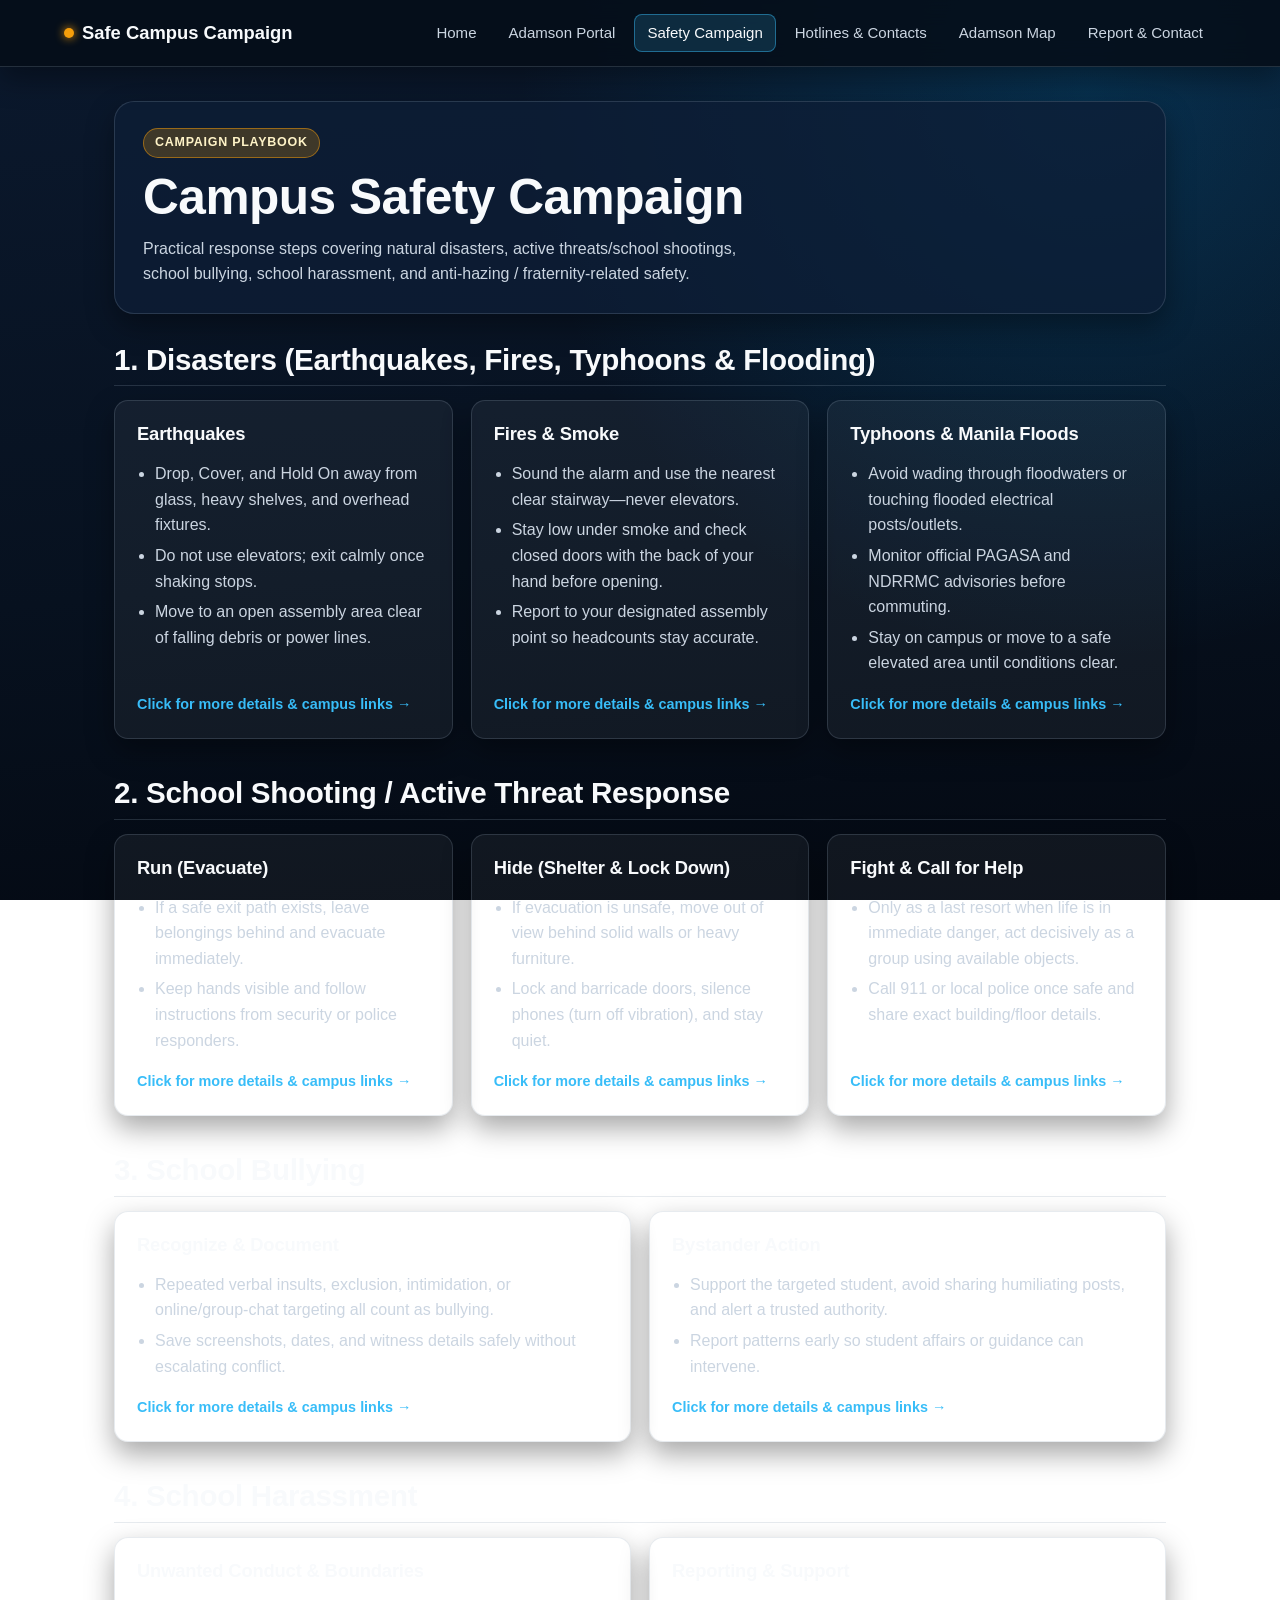
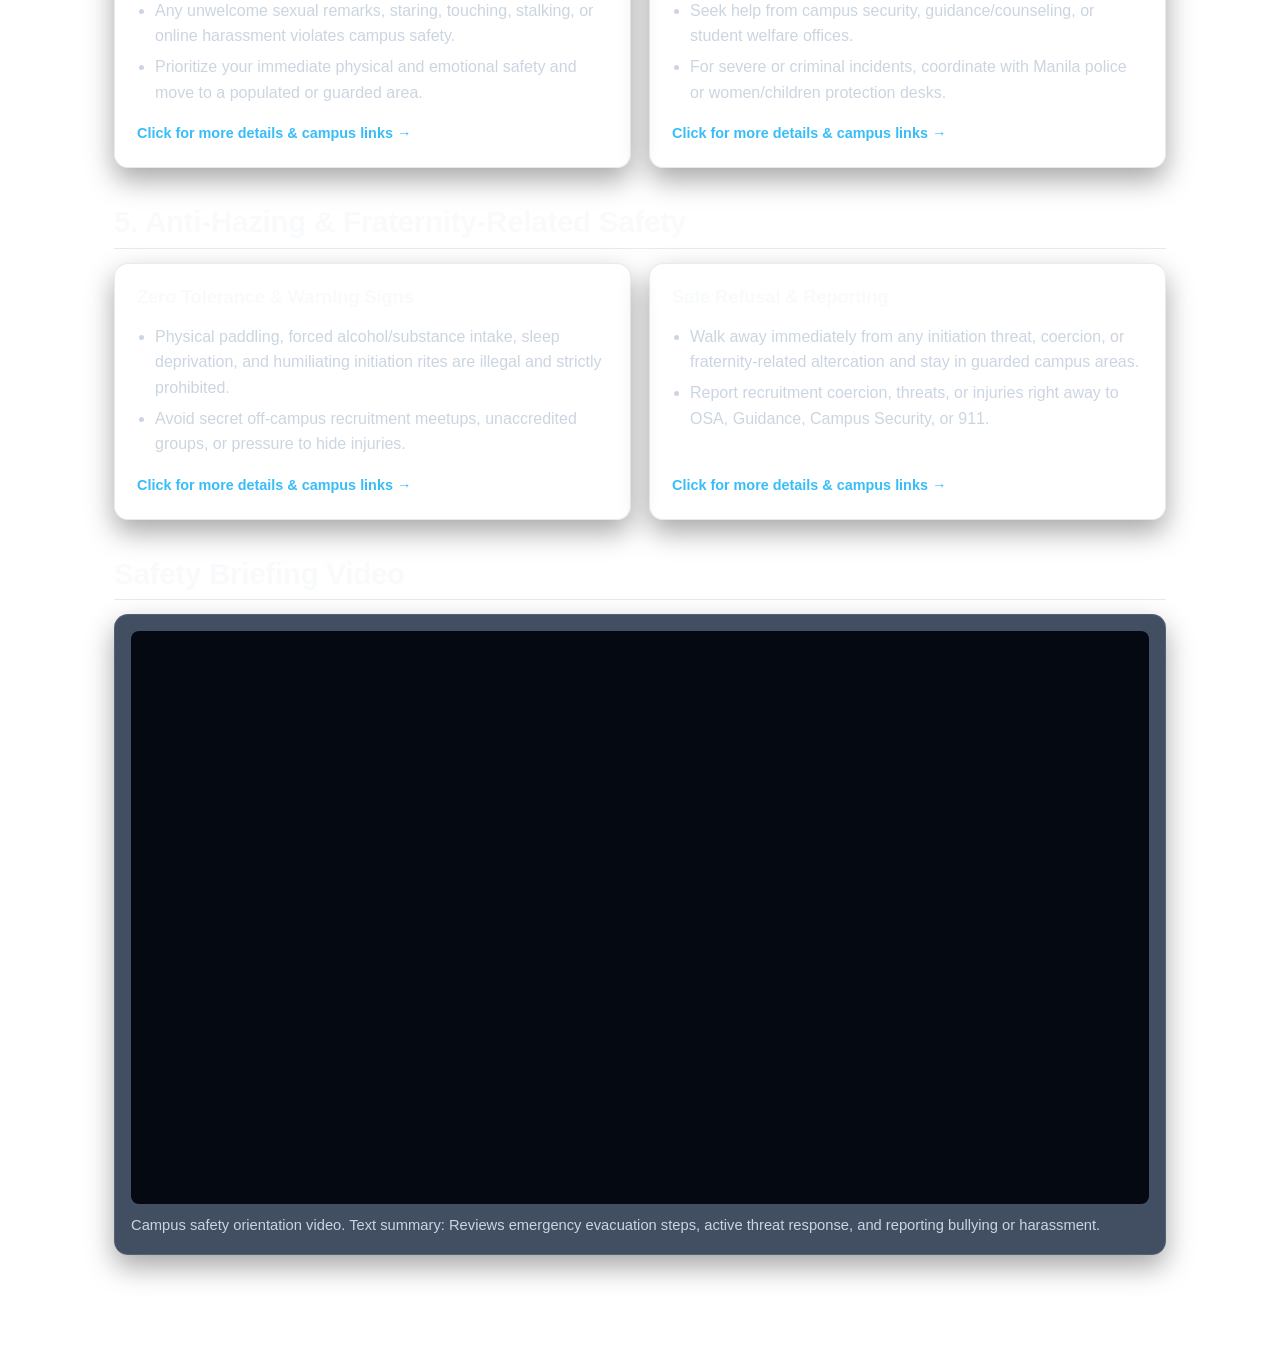
==== campaign.html @ 694b8f83 "Add files via upload" ====
<!DOCTYPE html>
<html lang="en">
  <head>
    <meta charset="UTF-8">
    <meta name="viewport" content="width=device-width, initial-scale=1">
    <title>Safety Campaign | Safe Campus Campaign</title>
    <link rel="stylesheet" href="main.css">
  </head>
  <body>
    <header class="top-bar">
      <a class="brand-mark" href="index.html">
        <span class="brand-dot" aria-hidden="true"></span>
        <span>Safe Campus Campaign</span>
      </a>
      <nav class="primary-nav" aria-label="Main navigation">
        <ul>
          <li><a href="index.html">Home</a></li>
          <li><a href="portal.html">Adamson Portal</a></li>
          <li><a href="campaign.html" aria-current="page">Safety Campaign</a></li>
          <li><a href="directory.html">Hotlines &amp; Contacts</a></li>
          <li><a href="campus-map.html">Adamson Map</a></li>
          <li><a href="report.html">Report &amp; Contact</a></li>
        </ul>
      </nav>
    </header>

    <main class="page-wrap">
      <section class="section-banner">
        <span class="tag-pill">Campaign Playbook</span>
        <h1>Campus Safety Campaign</h1>
        <p>Practical response steps covering natural disasters, active threats/school shootings, school bullying, school harassment, and anti-hazing / fraternity-related safety.</p>
      </section>

      <section class="content-block" aria-labelledby="disasters-heading">
        <h2 id="disasters-heading">1. Disasters (Earthquakes, Fires, Typhoons &amp; Flooding)</h2>
        <div class="card-grid">
          <article class="info-card" tabindex="0" role="button" data-topic="earthquakes">
            <h3>Earthquakes</h3>
            <ul>
              <li>Drop, Cover, and Hold On away from glass, heavy shelves, and overhead fixtures.</li>
              <li>Do not use elevators; exit calmly once shaking stops.</li>
              <li>Move to an open assembly area clear of falling debris or power lines.</li>
            </ul>
            <span class="card-expand-hint">Click for more details &amp; campus links &rarr;</span>
          </article>

          <article class="info-card" tabindex="0" role="button" data-topic="fires">
            <h3>Fires &amp; Smoke</h3>
            <ul>
              <li>Sound the alarm and use the nearest clear stairway—never elevators.</li>
              <li>Stay low under smoke and check closed doors with the back of your hand before opening.</li>
              <li>Report to your designated assembly point so headcounts stay accurate.</li>
            </ul>
            <span class="card-expand-hint">Click for more details &amp; campus links &rarr;</span>
          </article>

          <article class="info-card" tabindex="0" role="button" data-topic="typhoons">
            <h3>Typhoons &amp; Manila Floods</h3>
            <ul>
              <li>Avoid wading through floodwaters or touching flooded electrical posts/outlets.</li>
              <li>Monitor official PAGASA and NDRRMC advisories before commuting.</li>
              <li>Stay on campus or move to a safe elevated area until conditions clear.</li>
            </ul>
            <span class="card-expand-hint">Click for more details &amp; campus links &rarr;</span>
          </article>
        </div>
      </section>

      <section class="content-block" aria-labelledby="shooting-heading">
        <h2 id="shooting-heading">2. School Shooting / Active Threat Response</h2>
        <div class="card-grid">
          <article class="info-card" tabindex="0" role="button" data-topic="run">
            <h3>Run (Evacuate)</h3>
            <ul>
              <li>If a safe exit path exists, leave belongings behind and evacuate immediately.</li>
              <li>Keep hands visible and follow instructions from security or police responders.</li>
            </ul>
            <span class="card-expand-hint">Click for more details &amp; campus links &rarr;</span>
          </article>

          <article class="info-card" tabindex="0" role="button" data-topic="hide">
            <h3>Hide (Shelter &amp; Lock Down)</h3>
            <ul>
              <li>If evacuation is unsafe, move out of view behind solid walls or heavy furniture.</li>
              <li>Lock and barricade doors, silence phones (turn off vibration), and stay quiet.</li>
            </ul>
            <span class="card-expand-hint">Click for more details &amp; campus links &rarr;</span>
          </article>

          <article class="info-card" tabindex="0" role="button" data-topic="fight">
            <h3>Fight &amp; Call for Help</h3>
            <ul>
              <li>Only as a last resort when life is in immediate danger, act decisively as a group using available objects.</li>
              <li>Call 911 or local police once safe and share exact building/floor details.</li>
            </ul>
            <span class="card-expand-hint">Click for more details &amp; campus links &rarr;</span>
          </article>
        </div>
      </section>

      <section class="content-block" aria-labelledby="bullying-heading">
        <h2 id="bullying-heading">3. School Bullying</h2>
        <div class="card-grid">
          <article class="info-card" tabindex="0" role="button" data-topic="bullying-recognize">
            <h3>Recognize &amp; Document</h3>
            <ul>
              <li>Repeated verbal insults, exclusion, intimidation, or online/group-chat targeting all count as bullying.</li>
              <li>Save screenshots, dates, and witness details safely without escalating conflict.</li>
            </ul>
            <span class="card-expand-hint">Click for more details &amp; campus links &rarr;</span>
          </article>

          <article class="info-card" tabindex="0" role="button" data-topic="bullying-bystander">
            <h3>Bystander Action</h3>
            <ul>
              <li>Support the targeted student, avoid sharing humiliating posts, and alert a trusted authority.</li>
              <li>Report patterns early so student affairs or guidance can intervene.</li>
            </ul>
            <span class="card-expand-hint">Click for more details &amp; campus links &rarr;</span>
          </article>
        </div>
      </section>

      <section class="content-block" aria-labelledby="harassment-heading">
        <h2 id="harassment-heading">4. School Harassment</h2>
        <div class="card-grid">
          <article class="info-card" tabindex="0" role="button" data-topic="harassment-boundaries">
            <h3>Unwanted Conduct &amp; Boundaries</h3>
            <ul>
              <li>Any unwelcome sexual remarks, staring, touching, stalking, or online harassment violates campus safety.</li>
              <li>Prioritize your immediate physical and emotional safety and move to a populated or guarded area.</li>
            </ul>
            <span class="card-expand-hint">Click for more details &amp; campus links &rarr;</span>
          </article>

          <article class="info-card" tabindex="0" role="button" data-topic="harassment-reporting">
            <h3>Reporting &amp; Support</h3>
            <ul>
              <li>Seek help from campus security, guidance/counseling, or student welfare offices.</li>
              <li>For severe or criminal incidents, coordinate with Manila police or women/children protection desks.</li>
            </ul>
            <span class="card-expand-hint">Click for more details &amp; campus links &rarr;</span>
          </article>
        </div>
      </section>

      <section class="content-block" aria-labelledby="hazing-heading">
        <h2 id="hazing-heading">5. Anti-Hazing &amp; Fraternity-Related Safety</h2>
        <div class="card-grid">
          <article class="info-card" tabindex="0" role="button" data-topic="hazing-prevention">
            <h3>Zero Tolerance &amp; Warning Signs</h3>
            <ul>
              <li>Physical paddling, forced alcohol/substance intake, sleep deprivation, and humiliating initiation rites are illegal and strictly prohibited.</li>
              <li>Avoid secret off-campus recruitment meetups, unaccredited groups, or pressure to hide injuries.</li>
            </ul>
            <span class="card-expand-hint">Click for more details &amp; campus links &rarr;</span>
          </article>

          <article class="info-card" tabindex="0" role="button" data-topic="hazing-reporting">
            <h3>Safe Refusal &amp; Reporting</h3>
            <ul>
              <li>Walk away immediately from any initiation threat, coercion, or fraternity-related altercation and stay in guarded campus areas.</li>
              <li>Report recruitment coercion, threats, or injuries right away to OSA, Guidance, Campus Security, or 911.</li>
            </ul>
            <span class="card-expand-hint">Click for more details &amp; campus links &rarr;</span>
          </article>
        </div>
      </section>

      <section class="content-block" aria-labelledby="briefing-video-heading">
        <h2 id="briefing-video-heading">Safety Briefing Video</h2>
        <figure>
          <div class="video-embed-frame">
            <iframe
              src="https://www.youtube.com/embed/UnSE5LGi7DI"
              title="Campus Safety Briefing Video"
              allow="accelerometer; autoplay; clipboard-write; encrypted-media; gyroscope; picture-in-picture; web-share"
              allowfullscreen>
            </iframe>
          </div>
          <figcaption>Campus safety orientation video. Text summary: Reviews emergency evacuation steps, active threat response, and reporting bullying or harassment.</figcaption>
        </figure>
      </section>
    </main>

    <dialog id="topicModal" class="safety-modal" aria-labelledby="modalTitle">
      <div class="modal-header">
        <h3 id="modalTitle">Safety Topic Details</h3>
        <button type="button" class="modal-close" id="closeModalBtn" aria-label="Close details">&times;</button>
      </div>
      <div class="modal-body" id="modalContent"></div>
      <div class="modal-footer" id="modalFooter"></div>
    </dialog>

    <script>
      const topicDetails = {
        earthquakes: {
          title: "Earthquakes &mdash; Extended Guidance",
          html: `
            <h4>Shaking &amp; Evacuation Steps</h4>
            <ul>
              <li>Drop, Cover, and Hold On away from glass, heavy shelves, and overhead fixtures.</li>
              <li>Do not use elevators; exit calmly once shaking stops via the nearest unobstructed stairwell or gate.</li>
              <li>Move to an open assembly area clear of falling debris, power lines, or bottlenecked bridges/streets.</li>
            </ul>
            <h4>Campus &amp; Emergency Reference</h4>
            <ul>
              <li>Confirm posted fire exits and open assembly zones with campus marshals during drills or emergencies.</li>
              <li>Check PHIVOLCS, NDRRMC, Philippine Red Cross (143), or 911 for earthquake and emergency updates.</li>
            </ul>
            <div class="modal-ref-links">
              <a href="campus-map.html#legend-heading">Campus Map Legend (SV, ST/OZ, CS)</a>
              <a href="campus-map.html#exits-heading">Evacuation Exits &amp; Rules</a>
              <a href="directory.html#disaster-auth-heading">Disaster &amp; PHIVOLCS Hotlines</a>
            </div>
          `,
          primaryLink: { href: "campus-map.html#exits-heading", label: "Go to Evacuation Exits" }
        },
        fires: {
          title: "Fires &amp; Smoke &mdash; Extended Guidance",
          html: `
            <h4>Evacuation &amp; Safety Rules</h4>
            <ul>
              <li>Sound the alarm and use the nearest clear stairway&mdash;never elevators.</li>
              <li>Stay low under smoke and check closed doors with the back of your hand before opening.</li>
              <li>Exit via the nearest unobstructed stairwell or gate and stay clear of emergency vehicle lanes once outside.</li>
              <li>Report to your designated assembly point so headcounts stay accurate.</li>
            </ul>
            <div class="modal-ref-links">
              <a href="campus-map.html#exits-heading">Perimeter Exits &amp; Evacuation Rules</a>
              <a href="directory.html#disaster-auth-heading">BFP-NCR &amp; Disaster Hotlines</a>
              <a href="directory.html#adu-contacts-heading">Campus Security &amp; Health Clinic</a>
            </div>
          `,
          primaryLink: { href: "directory.html#disaster-auth-heading", label: "Go to BFP &amp; Disaster Contacts" }
        },
        typhoons: {
          title: "Typhoons &amp; Manila Floods &mdash; Extended Guidance",
          html: `
            <h4>Flood &amp; Weather Precautions</h4>
            <ul>
              <li>Avoid wading through floodwaters or touching flooded electrical posts/outlets.</li>
              <li>Monitor official PAGASA and NDRRMC advisories before commuting.</li>
              <li>Stay on campus or move to a safe elevated area until conditions clear, and avoid bottlenecked bridges or flooded low-lying streets if unsafe.</li>
            </ul>
            <div class="modal-ref-links">
              <a href="directory.html#disaster-auth-heading">MMDA, PAGASA, NDRRMC &amp; Red Cross</a>
              <a href="campus-map.html#exits-heading">Evacuation Exits &amp; Street Info</a>
            </div>
          `,
          primaryLink: { href: "directory.html#disaster-auth-heading", label: "Go to Weather &amp; Flood Hotlines" }
        },
        run: {
          title: "Run (Evacuate) &mdash; Extended Guidance",
          html: `
            <h4>Active Threat Evacuation</h4>
            <ul>
              <li>If a safe exit path exists, leave belongings behind and evacuate immediately.</li>
              <li>Keep hands visible and follow instructions from security or police responders.</li>
              <li>Exit via unobstructed routes and stay clear of emergency vehicle lanes once outside.</li>
            </ul>
            <div class="modal-ref-links">
              <a href="campus-map.html#exits-heading">San Marcelino, Romualdez &amp; Zobel Exits</a>
              <a href="directory.html#adu-contacts-heading">Campus Security Office</a>
              <a href="directory.html#manila-crime-heading">911 &amp; Manila Police District (MPD)</a>
            </div>
          `,
          primaryLink: { href: "campus-map.html#exits-heading", label: "Go to Campus Exits" }
        },
        hide: {
          title: "Hide (Shelter &amp; Lock Down) &mdash; Extended Guidance",
          html: `
            <h4>Lockdown &amp; Concealment</h4>
            <ul>
              <li>If evacuation is unsafe, move out of view behind solid walls or heavy furniture.</li>
              <li>Lock and barricade doors, silence phones (turn off vibration), and stay quiet.</li>
            </ul>
            <div class="modal-ref-links">
              <a href="directory.html#adu-contacts-heading">Campus Security Office</a>
              <a href="directory.html#manila-crime-heading">911 &amp; PNP Emergency (117)</a>
              <a href="campus-map.html#legend-heading">Campus Buildings Legend</a>
            </div>
          `,
          primaryLink: { href: "directory.html#manila-crime-heading", label: "Go to Police &amp; 911 Hotlines" }
        },
        fight: {
          title: "Fight &amp; Call for Help &mdash; Extended Guidance",
          html: `
            <h4>Last Resort &amp; Emergency Dispatch</h4>
            <ul>
              <li>Only as a last resort when life is in immediate danger, act decisively as a group using available objects.</li>
              <li>Call 911 or local police once safe and share exact building/floor details.</li>
            </ul>
            <div class="modal-ref-links">
              <a href="directory.html#manila-crime-heading">911, MPD &amp; PNP Hotlines</a>
              <a href="directory.html#adu-contacts-heading">Campus Security &amp; Health Clinic</a>
              <a href="campus-map.html#legend-heading">Building Names &amp; Sites</a>
            </div>
          `,
          primaryLink: { href: "directory.html#manila-crime-heading", label: "Go to Emergency Hotlines" }
        },
        "bullying-recognize": {
          title: "Recognize &amp; Document &mdash; Extended Guidance",
          html: `
            <h4>Identifying &amp; Recording Bullying</h4>
            <ul>
              <li>Repeated verbal insults, exclusion, intimidation, or online/group-chat targeting all count as bullying.</li>
              <li>Save screenshots, dates, and witness details safely without escalating conflict.</li>
            </ul>
            <div class="modal-ref-links">
              <a href="directory.html#adu-contacts-heading">Guidance &amp; Counseling / OSA</a>
              <a href="report.html">Report &amp; Contact Form</a>
            </div>
          `,
          primaryLink: { href: "report.html", label: "Open Report Form" }
        },
        "bullying-bystander": {
          title: "Bystander Action &mdash; Extended Guidance",
          html: `
            <h4>Supporting Peers &amp; Reporting Early</h4>
            <ul>
              <li>Support the targeted student, avoid sharing humiliating posts, and alert a trusted authority.</li>
              <li>Report patterns early so student affairs or guidance can intervene.</li>
            </ul>
            <div class="modal-ref-links">
              <a href="directory.html#adu-contacts-heading">Guidance &amp; Counseling / OSA</a>
              <a href="report.html">Report &amp; Contact Form</a>
            </div>
          `,
          primaryLink: { href: "directory.html#adu-contacts-heading", label: "Go to Guidance &amp; OSA" }
        },
        "harassment-boundaries": {
          title: "Unwanted Conduct &amp; Boundaries &mdash; Extended Guidance",
          html: `
            <h4>Protecting Your Safety</h4>
            <ul>
              <li>Any unwelcome sexual remarks, staring, touching, stalking, or online harassment violates campus safety.</li>
              <li>Prioritize your immediate physical and emotional safety and move to a populated or guarded area.</li>
            </ul>
            <div class="modal-ref-links">
              <a href="directory.html#adu-contacts-heading">Campus Security &amp; Guidance</a>
              <a href="campus-map.html#legend-heading">Campus Areas &amp; Buildings</a>
            </div>
          `,
          primaryLink: { href: "directory.html#adu-contacts-heading", label: "Go to Campus Support" }
        },
        "harassment-reporting": {
          title: "Reporting &amp; Support &mdash; Extended Guidance",
          html: `
            <h4>Campus &amp; Police Channels</h4>
            <ul>
              <li>Seek help from campus security, guidance/counseling, or student welfare offices.</li>
              <li>For severe or criminal incidents, coordinate with Manila police or women/children protection desks.</li>
            </ul>
            <div class="modal-ref-links">
              <a href="directory.html#adu-contacts-heading">ADU Security, Guidance &amp; OSA</a>
              <a href="directory.html#manila-crime-heading">MPD &amp; PNP Women/Children</a>
              <a href="report.html">Report &amp; Contact Form</a>
            </div>
          `,
          primaryLink: { href: "report.html", label: "Open Report Form" }
        },
        "hazing-prevention": {
          title: "Anti-Hazing &amp; Warning Signs &mdash; Extended Guidance",
          html: `
            <h4>Recognizing Hazing &amp; Coercion</h4>
            <ul>
              <li>Physical, psychological, or degrading initiation rites used as a requirement for admission into a fraternity, sorority, or organization are illegal and strictly prohibited.</li>
              <li>Be alert for invitations to secret off-campus venues, confiscated phones, blindfolding, forced drinking, or demands to keep recruitment activities hidden from family and school officials.</li>
              <li>Always verify with the Office of Student Affairs (OSA) whether a student organization is officially recognized and accredited.</li>
            </ul>
            <div class="modal-ref-links">
              <a href="directory.html#adu-contacts-heading">Office of Student Affairs (OSA) &amp; Guidance</a>
              <a href="directory.html#manila-crime-heading">911 &amp; Manila Police District (MPD)</a>
            </div>
          `,
          primaryLink: { href: "directory.html#adu-contacts-heading", label: "Contact OSA &amp; Campus Security" }
        },
        "hazing-reporting": {
          title: "Fraternity Safety &amp; Reporting &mdash; Extended Guidance",
          html: `
            <h4>Immediate Steps &amp; Confidential Help</h4>
            <ul>
              <li>You have the right to say no and leave at any point&mdash;never stay out of fear, peer pressure, or intimidation.</li>
              <li>If someone has already been harmed or subjected to hazing, seek immediate medical care at the University Health Clinic or call <strong>911</strong> / Philippine Red Cross (<strong>143</strong>).</li>
              <li>Report threats, retaliation, or fraternity-related violence around campus gates or nearby streets directly to Campus Security, OSA, or the Manila Police District (MPD).</li>
            </ul>
            <div class="modal-ref-links">
              <a href="directory.html#adu-contacts-heading">ADU Security, Clinic &amp; OSA</a>
              <a href="directory.html#manila-crime-heading">911, MPD &amp; PNP Emergency</a>
              <a href="report.html">Report &amp; Contact Form</a>
            </div>
          `,
          primaryLink: { href: "report.html", label: "Report a Concern" }
        }
      };

      const modal = document.getElementById("topicModal");
      const modalTitle = document.getElementById("modalTitle");
      const modalContent = document.getElementById("modalContent");
      const modalFooter = document.getElementById("modalFooter");
      const closeModalBtn = document.getElementById("closeModalBtn");

      function closeTopicModal() {
        if (!modal.open || modal.classList.contains("is-closing")) return;
        modal.classList.add("is-closing");
        modal.addEventListener(
          "animationend",
          () => {
            modal.classList.remove("is-closing");
            modal.close();
          },
          { once: true }
        );
      }

      function openTopic(topicKey) {
        const data = topicDetails[topicKey];
        if (!data) return;
        modal.classList.remove("is-closing");
        modalTitle.innerHTML = data.title;
        modalContent.innerHTML = data.html;
        modalFooter.innerHTML = `
          <a href="${data.primaryLink.href}" class="btn-primary">${data.primaryLink.label}</a>
          <div class="modal-footer-actions">
            <a href="directory.html">All Hotlines &amp; Contacts &rarr;</a>
            <button type="button" class="btn-secondary" id="footerCloseBtn">Close</button>
          </div>
        `;
        document.getElementById("footerCloseBtn").addEventListener("click", closeTopicModal);
        modal.showModal();
      }

      document.querySelectorAll(".info-card[data-topic]").forEach((card) => {
        card.addEventListener("click", () => openTopic(card.dataset.topic));
        card.addEventListener("keydown", (e) => {
          if (e.key === "Enter" || e.key === " ") {
            e.preventDefault();
            openTopic(card.dataset.topic);
          }
        });
      });

      closeModalBtn.addEventListener("click", closeTopicModal);

      modal.addEventListener("cancel", (e) => {
        e.preventDefault();
        closeTopicModal();
      });

      modal.addEventListener("click", (e) => {
        const rect = modal.getBoundingClientRect();
        const clickedOutside =
          e.clientX < rect.left ||
          e.clientX > rect.right ||
          e.clientY < rect.top ||
          e.clientY > rect.bottom;
        if (clickedOutside) closeTopicModal();
      });
    </script>
    <script src="transitions.js"></script>
  </body>
</html>
---- main.css ----
:root {
  --bg-deep: #07111f;
  --bg-elevated: #0e1e36;
  --surface-glass: rgba(14, 30, 54, 0.78);
  --surface-card: rgba(255, 255, 255, 0.05);
  --surface-card-hover: rgba(255, 255, 255, 0.11);
  --line-subtle: rgba(148, 163, 184, 0.22);
  --line-accent: #38bdf8;
  --ink-primary: #f8fafc;
  --ink-secondary: #cbd5e1;
  --brand-primary: #0284c7;
  --brand-primary-hover: #0369a1;
  --alert-amber: #f59e0b;
  --font-display: "Trebuchet MS", "Segoe UI", sans-serif;
  --font-sans: "Segoe UI", Roboto, Helvetica, Arial, sans-serif;
  --radius-sm: 8px;
  --radius-md: 14px;
  --radius-lg: 20px;
  --shadow-soft: 0 12px 28px rgba(0, 0, 0, 0.35);
  --shadow-strong: 0 22px 48px rgba(0, 0, 0, 0.55);
}

*,
*::before,
*::after {
  box-sizing: border-box;
  margin: 0;
  padding: 0;
}

html,
body {
  min-height: 100vh;
  font-family: var(--font-sans);
  font-size: 16px;
  line-height: 1.6;
  color: var(--ink-primary);
  background:
    radial-gradient(circle at 85% 10%, rgba(2, 132, 199, 0.24), transparent 42%),
    linear-gradient(175deg, #0b192e 0%, var(--bg-deep) 60%, #040912 100%);
  background-attachment: fixed;
  display: flex;
  flex-direction: column;
}

h1,
h2,
h3 {
  font-family: var(--font-display);
  line-height: 1.2;
  letter-spacing: -0.01em;
}

h1 {
  font-size: clamp(1.9rem, 4vw, 3.1rem);
  font-weight: 700;
}

h2 {
  font-size: clamp(1.35rem, 2.5vw, 1.85rem);
  font-weight: 700;
}

h3 {
  font-size: 1.15rem;
  font-weight: 600;
}

p,
li {
  color: var(--ink-secondary);
}

a {
  color: var(--line-accent);
  transition: color 0.2s ease, background-color 0.2s ease, border-color 0.2s ease, transform 0.2s ease;
}

a:hover,
a:focus-visible {
  color: #bae6fd;
}

:focus-visible {
  outline: 2px solid var(--line-accent);
  outline-offset: 2px;
}

@view-transition {
  navigation: auto;
}

::view-transition-old(root) {
  animation: pageLeave 0.24s cubic-bezier(0.4, 0, 1, 1) forwards;
}

::view-transition-new(root) {
  animation: pageEnter 0.34s cubic-bezier(0.16, 1, 0.3, 1) forwards;
}

.top-bar {
  view-transition-name: top-bar;
}

::view-transition-old(top-bar),
::view-transition-new(top-bar) {
  animation: none;
}

@keyframes pageEnter {
  from {
    opacity: 0;
    transform: translateY(14px);
  }
  to {
    opacity: 1;
    transform: translateY(0);
  }
}

@keyframes pageLeave {
  from {
    opacity: 1;
    transform: translateY(0);
  }
  to {
    opacity: 0;
    transform: translateY(-10px);
  }
}

.page-wrap,
.portal-main {
  animation: pageEnter 0.38s cubic-bezier(0.16, 1, 0.3, 1) both;
}

body.is-exiting .page-wrap,
body.is-exiting .portal-main {
  animation: pageLeave 0.22s cubic-bezier(0.4, 0, 1, 1) forwards;
  pointer-events: none;
}

.top-bar {
  position: sticky;
  top: 0;
  z-index: 50;
  display: flex;
  justify-content: space-between;
  align-items: center;
  flex-wrap: wrap;
  gap: 14px;
  padding: 14px 5%;
  background: rgba(5, 13, 24, 0.86);
  backdrop-filter: blur(12px);
  border-bottom: 1px solid var(--line-subtle);
  box-shadow: var(--shadow-soft);
}

.brand-mark {
  font-family: var(--font-display);
  font-size: 1.15rem;
  font-weight: 700;
  color: var(--ink-primary);
  text-decoration: none;
  display: inline-flex;
  align-items: center;
  gap: 8px;
}

.brand-dot {
  width: 10px;
  height: 10px;
  border-radius: 50%;
  background: var(--alert-amber);
  box-shadow: 0 0 10px var(--alert-amber);
}

.primary-nav ul {
  list-style: none;
  display: flex;
  flex-wrap: wrap;
  gap: 6px;
}

.primary-nav a {
  display: block;
  padding: 7px 13px;
  border-radius: var(--radius-sm);
  text-decoration: none;
  font-size: 0.94rem;
  font-weight: 500;
  color: var(--ink-secondary);
}

.primary-nav a:hover,
.primary-nav a:focus-visible,
.primary-nav a[aria-current="page"] {
  color: var(--ink-primary);
  background: rgba(56, 189, 248, 0.16);
  box-shadow: inset 0 0 0 1px rgba(56, 189, 248, 0.45);
}

.page-wrap {
  width: 100%;
  max-width: 1180px;
  margin: 0 auto;
  padding: 34px 5% 56px;
  flex: 1;
}

.portal-main {
  flex: 1;
  width: 100%;
  display: flex;
  flex-direction: column;
}

.adu-photo-hero {
  position: relative;
  flex: 1;
  min-height: calc(100vh - 114px);
  width: 100%;
  display: flex;
  align-items: flex-end;
  padding: 40px 5%;
  background-size: cover;
  background-position: center;
  background-repeat: no-repeat;
  text-decoration: none;
  color: var(--ink-primary);
  overflow: hidden;
}

.adu-hero-scrim {
  position: absolute;
  inset: 0;
  background:
    linear-gradient(180deg, rgba(5, 13, 24, 0.25) 0%, rgba(5, 13, 24, 0.65) 55%, rgba(4, 10, 19, 0.94) 100%),
    radial-gradient(circle at 20% 20%, rgba(2, 132, 199, 0.25), transparent 55%);
  z-index: 1;
  transition: opacity 0.25s ease;
}

.adu-photo-hero:hover .adu-hero-scrim,
.adu-photo-hero:focus-visible .adu-hero-scrim {
  opacity: 0.88;
}

.adu-hero-caption {
  position: relative;
  z-index: 2;
  max-width: 720px;
  padding: 28px 32px;
  border-radius: var(--radius-lg);
  background: var(--surface-glass);
  backdrop-filter: blur(12px);
  border: 1px solid rgba(255, 255, 255, 0.2);
  box-shadow: var(--shadow-strong);
  transition: transform 0.25s ease, border-color 0.25s ease;
}

.adu-photo-hero:hover .adu-hero-caption,
.adu-photo-hero:focus-visible .adu-hero-caption {
  transform: translateY(-4px);
  border-color: var(--line-accent);
}

.tag-pill {
  display: inline-block;
  margin-bottom: 10px;
  padding: 4px 11px;
  border-radius: 999px;
  font-size: 0.78rem;
  font-weight: 700;
  letter-spacing: 0.06em;
  text-transform: uppercase;
  color: #fef3c7;
  background: rgba(245, 158, 11, 0.22);
  border: 1px solid rgba(245, 158, 11, 0.5);
}

.interactables-band {
  padding: 36px 5% 56px;
  flex: 1;
  display: flex;
  flex-direction: column;
  justify-content: center;
}

.band-heading {
  max-width: 1180px;
  width: 100%;
  margin: 0 auto 24px;
}

.photo-choice-grid {
  max-width: 1180px;
  width: 100%;
  margin: 0 auto;
  display: grid;
  grid-template-columns: repeat(3, minmax(0, 1fr));
  gap: 22px;
}

.photo-tile {
  display: flex;
  flex-direction: column;
  text-decoration: none;
  color: var(--ink-primary);
  border-radius: var(--radius-md);
  overflow: hidden;
  background: var(--surface-card);
  border: 1px solid var(--line-subtle);
  box-shadow: var(--shadow-soft);
  transition: transform 0.25s ease, border-color 0.25s ease, background-color 0.25s ease, box-shadow 0.25s ease;
}

.photo-tile:hover,
.photo-tile:focus-visible {
  transform: translateY(-6px);
  border-color: var(--line-accent);
  background: var(--surface-card-hover);
  box-shadow: var(--shadow-strong);
}

.photo-tile-frame {
  position: relative;
  aspect-ratio: 16 / 10;
  overflow: hidden;
  background: #060f1c;
}

.photo-tile-frame img {
  width: 100%;
  height: 100%;
  object-fit: cover;
  display: block;
  transition: transform 0.3s ease;
}

.photo-tile-frame img.seal-fit {
  object-fit: contain;
  padding: 14px;
  background: radial-gradient(circle, #ffffff 42%, #dbeafe 100%);
}

.photo-tile:hover .photo-tile-frame img,
.photo-tile:focus-visible .photo-tile-frame img {
  transform: scale(1.04);
}

.photo-tile-shade {
  position: absolute;
  inset: 0;
  background: linear-gradient(180deg, transparent 45%, rgba(4, 10, 19, 0.78) 100%);
}

.photo-tile-body {
  padding: 18px 20px 22px;
  display: flex;
  flex-direction: column;
  gap: 6px;
}

.photo-tile-cta {
  margin-top: 6px;
  font-size: 0.9rem;
  font-weight: 700;
  color: var(--line-accent);
}

.section-banner {
  padding: 26px 28px;
  margin-bottom: 28px;
  border-radius: var(--radius-lg);
  background: var(--surface-glass);
  border: 1px solid var(--line-subtle);
  box-shadow: var(--shadow-soft);
}

.section-banner p {
  margin-top: 8px;
  max-width: 72ch;
}

.content-block {
  margin-bottom: 36px;
}

.content-block > h2 {
  margin-bottom: 14px;
  padding-bottom: 8px;
  border-bottom: 1px solid var(--line-subtle);
}

.card-grid {
  display: grid;
  grid-template-columns: repeat(auto-fit, minmax(260px, 1fr));
  gap: 18px;
}

.two-col-grid {
  display: grid;
  grid-template-columns: repeat(2, minmax(0, 1fr));
  gap: 22px;
  align-items: start;
}

.info-card {
  padding: 22px;
  border-radius: var(--radius-md);
  background: var(--surface-card);
  border: 1px solid var(--line-subtle);
  box-shadow: var(--shadow-soft);
  transition: transform 0.2s ease, background-color 0.2s ease, border-color 0.2s ease;
}

.info-card[data-topic] {
  cursor: pointer;
  display: flex;
  flex-direction: column;
}

.info-card:hover {
  transform: translateY(-3px);
  background: var(--surface-card-hover);
  border-color: rgba(56, 189, 248, 0.45);
}

.info-card h3 {
  margin-bottom: 8px;
  color: var(--ink-primary);
}

.info-card ul {
  margin-top: 8px;
  padding-left: 18px;
}

.info-card li {
  margin-bottom: 5px;
}

.card-expand-hint {
  display: inline-block;
  margin-top: auto;
  padding-top: 12px;
  font-size: 0.9rem;
  font-weight: 700;
  color: var(--line-accent);
}

.hotline-num {
  font-family: var(--font-display);
  font-size: 1.4rem;
  font-weight: 700;
  color: var(--line-accent);
  margin: 6px 0 8px;
}

@keyframes modalOpenAnim {
  from {
    opacity: 0;
    transform: translateY(18px) scale(0.95);
  }
  to {
    opacity: 1;
    transform: translateY(0) scale(1);
  }
}

@keyframes modalCloseAnim {
  from {
    opacity: 1;
    transform: translateY(0) scale(1);
  }
  to {
    opacity: 0;
    transform: translateY(14px) scale(0.96);
  }
}

@keyframes backdropOpenAnim {
  from {
    opacity: 0;
  }
  to {
    opacity: 1;
  }
}

.safety-modal {
  margin: auto;
  border: 1px solid var(--line-subtle);
  border-radius: var(--radius-lg);
  max-width: 640px;
  width: 92%;
  padding: 0;
  background: var(--bg-elevated);
  color: var(--ink-primary);
  box-shadow: var(--shadow-strong);
  overflow: hidden;
}

.safety-modal[open] {
  animation: modalOpenAnim 0.28s cubic-bezier(0.16, 1, 0.3, 1) forwards;
}

.safety-modal.is-closing {
  animation: modalCloseAnim 0.2s cubic-bezier(0.4, 0, 1, 1) forwards;
}

.safety-modal::backdrop {
  background: rgba(4, 9, 18, 0.78);
  backdrop-filter: blur(5px);
}

.safety-modal[open]::backdrop {
  animation: backdropOpenAnim 0.24s ease forwards;
}

.modal-header {
  display: flex;
  justify-content: space-between;
  align-items: center;
  gap: 12px;
  padding: 18px 24px;
  background: rgba(7, 17, 31, 0.9);
  border-bottom: 1px solid var(--line-subtle);
}

.modal-header h3 {
  margin: 0;
  font-size: 1.25rem;
  color: var(--ink-primary);
}

.modal-close {
  background: var(--surface-card);
  color: var(--ink-primary);
  border: 1px solid var(--line-subtle);
  border-radius: 50%;
  width: 34px;
  height: 34px;
  font-size: 1.3rem;
  line-height: 1;
  cursor: pointer;
  flex-shrink: 0;
  transition: background-color 0.2s ease, border-color 0.2s ease, transform 0.2s ease;
}

.modal-close:hover,
.modal-close:focus-visible {
  background: var(--surface-card-hover);
  border-color: var(--line-accent);
  transform: scale(1.06);
}

.modal-body {
  padding: 22px 24px;
  max-height: 68vh;
  overflow-y: auto;
}

.modal-body h4 {
  margin: 14px 0 6px;
  font-family: var(--font-display);
  font-size: 1rem;
  color: var(--line-accent);
}

.modal-body h4:first-child {
  margin-top: 0;
}

.modal-body ul {
  margin: 6px 0 12px;
  padding-left: 20px;
}

.modal-body li {
  margin-bottom: 6px;
  color: var(--ink-primary);
}

.modal-ref-links {
  margin-top: 16px;
  padding: 12px 14px;
  background: rgba(2, 132, 199, 0.12);
  border-left: 3px solid var(--line-accent);
  border-radius: var(--radius-sm);
  display: flex;
  flex-wrap: wrap;
  gap: 10px 18px;
}

.modal-ref-links a {
  font-size: 0.94rem;
  font-weight: 600;
  text-decoration: none;
}

.modal-ref-links a:hover,
.modal-ref-links a:focus-visible {
  text-decoration: underline;
}

.modal-footer {
  padding: 14px 24px;
  background: rgba(7, 17, 31, 0.9);
  border-top: 1px solid var(--line-subtle);
  display: flex;
  justify-content: space-between;
  align-items: center;
  flex-wrap: wrap;
  gap: 12px;
}

.modal-footer .btn-primary {
  margin-top: 0;
}

.modal-footer-actions {
  display: flex;
  align-items: center;
  gap: 14px;
}

.btn-secondary {
  padding: 10px 18px;
  border-radius: var(--radius-sm);
  background: var(--surface-card);
  color: var(--ink-primary);
  border: 1px solid var(--line-subtle);
  font-family: var(--font-sans);
  font-size: 0.95rem;
  font-weight: 600;
  cursor: pointer;
  transition: background-color 0.2s ease, border-color 0.2s ease;
}

.btn-secondary:hover,
.btn-secondary:focus-visible {
  background: var(--surface-card-hover);
  border-color: var(--line-accent);
}

figure {
  padding: 16px;
  border-radius: var(--radius-md);
  background: var(--surface-glass);
  border: 1px solid var(--line-subtle);
  box-shadow: var(--shadow-soft);
}

figure img,
figure video {
  width: 100%;
  border-radius: var(--radius-sm);
  display: block;
  background: #040912;
}

figure video {
  max-height: 460px;
}

.video-embed-frame {
  position: relative;
  width: 100%;
  aspect-ratio: 16 / 9;
  border-radius: var(--radius-sm);
  overflow: hidden;
  background: #040912;
}

.video-embed-frame iframe {
  position: absolute;
  inset: 0;
  width: 100%;
  height: 100%;
  border: 0;
}

figcaption {
  margin-top: 10px;
  font-size: 0.92rem;
  color: var(--ink-secondary);
}

.btn-primary {
  display: inline-block;
  margin-top: 16px;
  padding: 11px 22px;
  border-radius: var(--radius-sm);
  background: var(--brand-primary);
  color: var(--ink-primary);
  font-weight: 600;
  font-size: 0.98rem;
  text-decoration: none;
  border: 1px solid rgba(255, 255, 255, 0.18);
  cursor: pointer;
}

.btn-primary:hover,
.btn-primary:focus-visible {
  background: var(--brand-primary-hover);
  color: var(--ink-primary);
  transform: translateY(-2px);
}

.report-form {
  max-width: 680px;
  padding: 26px;
  border-radius: var(--radius-lg);
  background: var(--surface-glass);
  border: 1px solid var(--line-subtle);
  box-shadow: var(--shadow-soft);
}

.form-row {
  display: flex;
  flex-direction: column;
  gap: 6px;
  margin-bottom: 18px;
}

.form-row label {
  font-weight: 600;
  font-size: 0.95rem;
  color: var(--ink-primary);
}

.form-row input,
.form-row select,
.form-row textarea {
  width: 100%;
  padding: 11px 13px;
  border-radius: var(--radius-sm);
  border: 1px solid rgba(148, 163, 184, 0.35);
  background: rgba(4, 11, 22, 0.8);
  color: var(--ink-primary);
  font-family: var(--font-sans);
  font-size: 1rem;
}

.form-row input:hover,
.form-row select:hover,
.form-row textarea:hover {
  border-color: rgba(56, 189, 248, 0.6);
}

.form-row input:focus,
.form-row select:focus,
.form-row textarea:focus {
  outline: none;
  border-color: var(--line-accent);
  box-shadow: 0 0 0 3px rgba(56, 189, 248, 0.25);
}

.site-footer {
  margin-top: auto;
  padding: 16px 5%;
  text-align: center;
  font-size: 0.88rem;
  color: var(--ink-secondary);
  background: rgba(4, 10, 19, 0.9);
  border-top: 1px solid var(--line-subtle);
}

@media (max-width: 900px) {
  .photo-choice-grid {
    grid-template-columns: repeat(2, minmax(0, 1fr));
  }

  .two-col-grid {
    grid-template-columns: 1fr;
  }
}

@media (max-width: 600px) {
  .top-bar {
    padding: 12px 4%;
  }

  .primary-nav ul {
    gap: 4px;
  }

  .primary-nav a {
    padding: 6px 10px;
    font-size: 0.88rem;
  }

  .photo-choice-grid {
    grid-template-columns: 1fr;
  }

  .adu-photo-hero {
    min-height: calc(100vh - 130px);
    padding: 24px 4%;
  }

  .adu-hero-caption {
    padding: 20px;
  }

  .modal-header,
  .modal-body,
  .modal-footer {
    padding-left: 16px;
    padding-right: 16px;
  }

  .report-form {
    padding: 20px 16px;
  }
}

@media (prefers-reduced-motion: reduce) {
  .page-wrap,
  .portal-main,
  body.is-exiting .page-wrap,
  body.is-exiting .portal-main,
  .safety-modal[open],
  .safety-modal.is-closing {
    animation: none !important;
  }
}
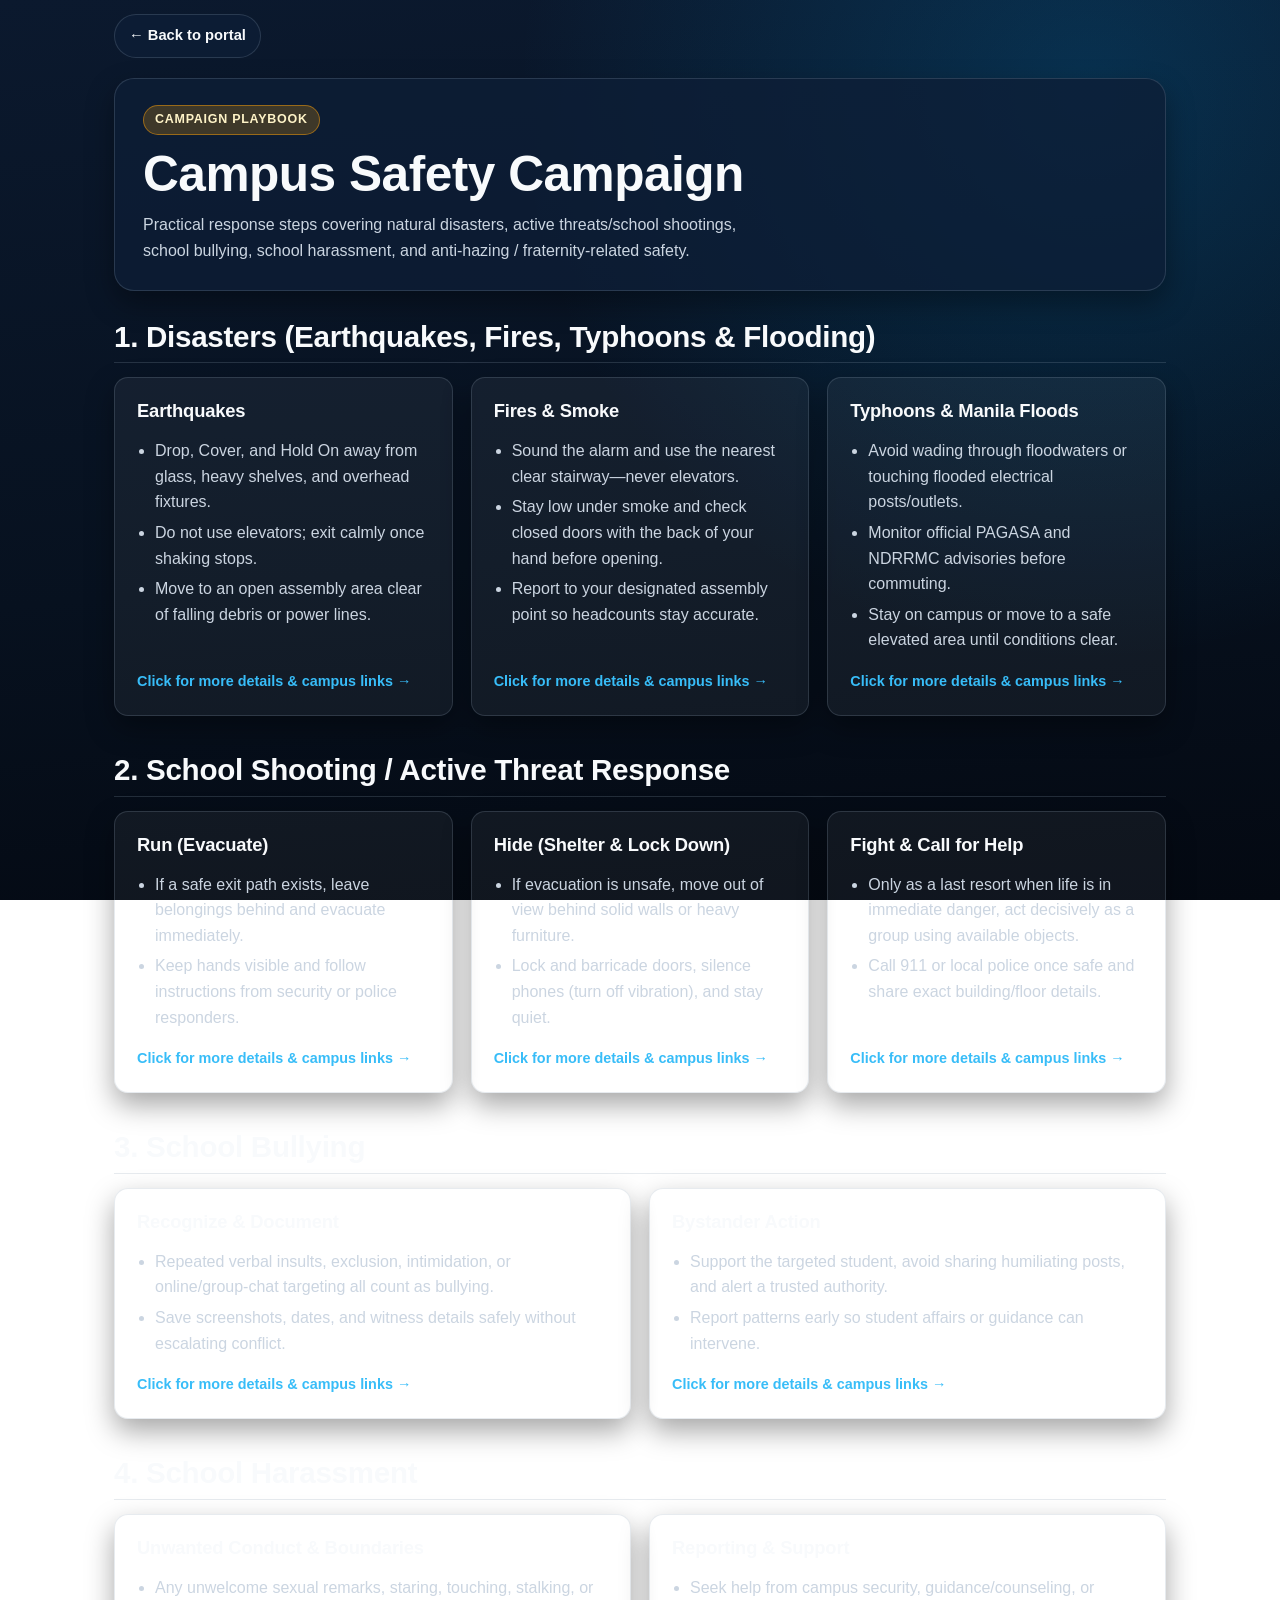
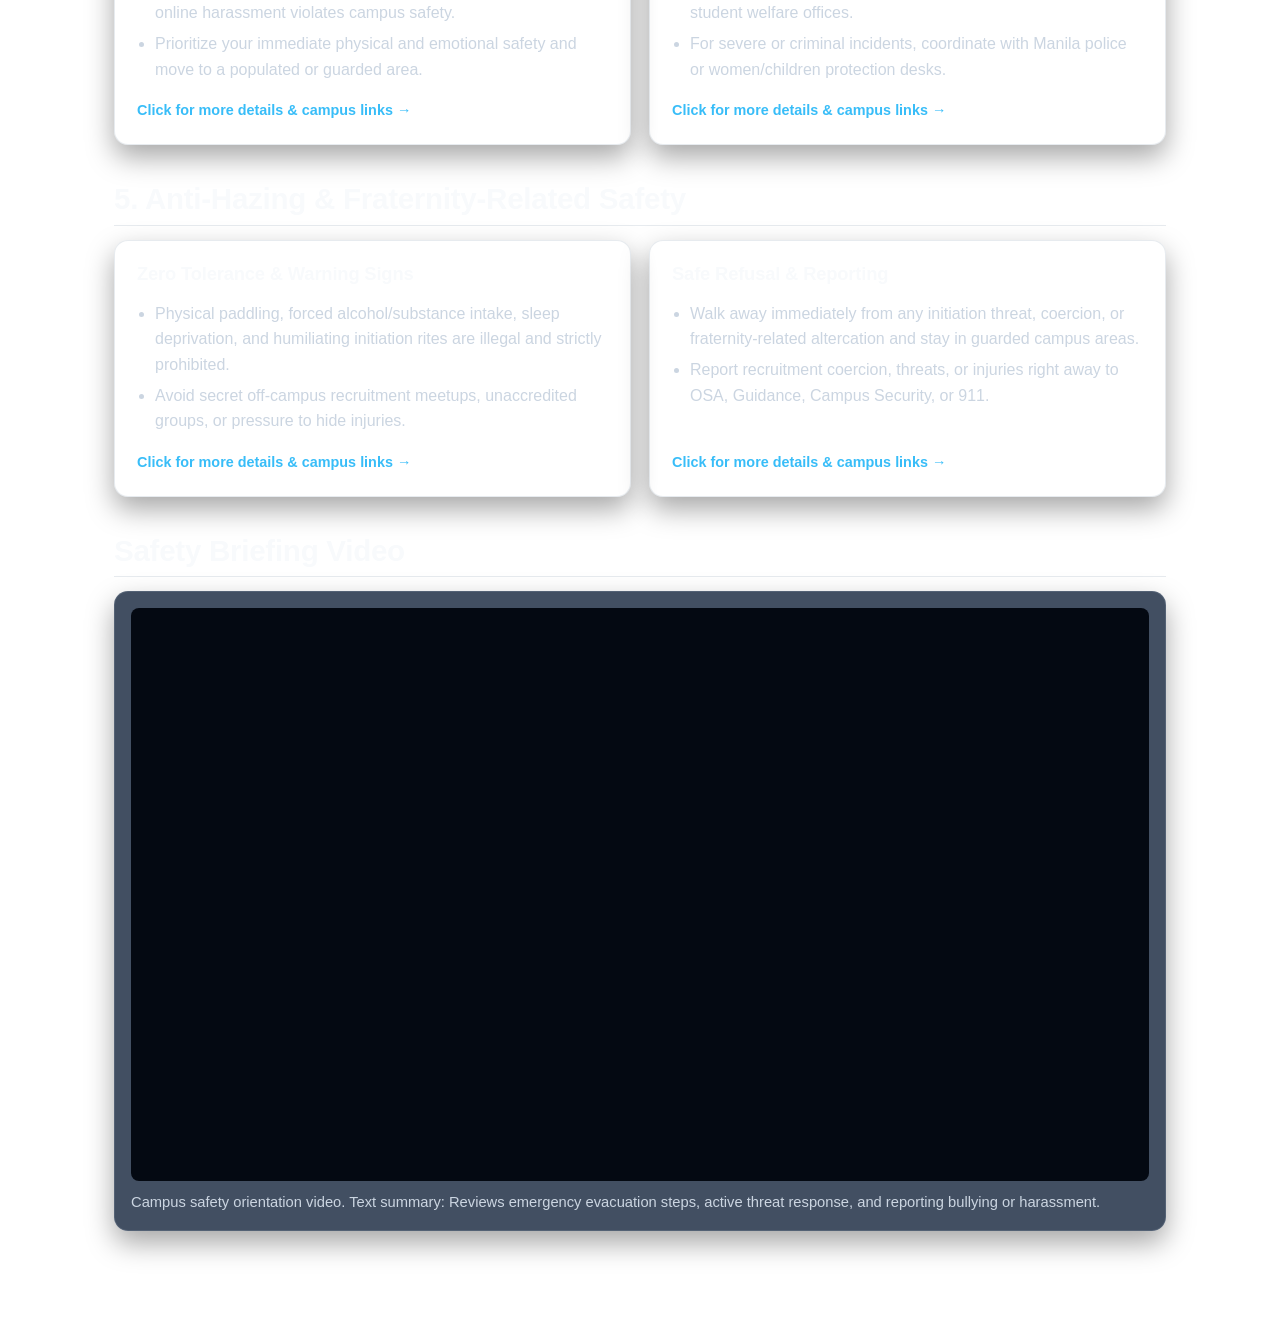
==== commit a3be0931: "Update campaign.html" ====
--- a/campaign.html
+++ b/campaign.html
@@ -7,22 +7,7 @@
     <link rel="stylesheet" href="main.css">
   </head>
   <body>
-    <header class="top-bar">
-      <a class="brand-mark" href="index.html">
-        <span class="brand-dot" aria-hidden="true"></span>
-        <span>Safe Campus Campaign</span>
-      </a>
-      <nav class="primary-nav" aria-label="Main navigation">
-        <ul>
-          <li><a href="index.html">Home</a></li>
-          <li><a href="portal.html">Adamson Portal</a></li>
-          <li><a href="campaign.html" aria-current="page">Safety Campaign</a></li>
-          <li><a href="directory.html">Hotlines &amp; Contacts</a></li>
-          <li><a href="campus-map.html">Adamson Map</a></li>
-          <li><a href="report.html">Report &amp; Contact</a></li>
-        </ul>
-      </nav>
-    </header>
+    <a class="back-link" href="portal.html">&larr; Back to portal</a>
 
     <main class="page-wrap">
       <section class="section-banner">
@@ -460,4 +445,4 @@
     </script>
     <script src="transitions.js"></script>
   </body>
-</html>+</html>
--- a/main.css
+++ b/main.css
@@ -28,9 +28,14 @@
   padding: 0;
 }
 
+html {
+  -webkit-text-size-adjust: 100%;
+}
+
 html,
 body {
   min-height: 100vh;
+  min-height: 100dvh;
   font-family: var(--font-sans);
   font-size: 16px;
   line-height: 1.6;
@@ -40,6 +45,7 @@
     linear-gradient(175deg, #0b192e 0%, var(--bg-deep) 60%, #040912 100%);
   background-attachment: fixed;
   display: flex;
+  overflow-x: hidden;
   flex-direction: column;
 }
 
@@ -98,15 +104,6 @@
   animation: pageEnter 0.34s cubic-bezier(0.16, 1, 0.3, 1) forwards;
 }
 
-.top-bar {
-  view-transition-name: top-bar;
-}
-
-::view-transition-old(top-bar),
-::view-transition-new(top-bar) {
-  animation: none;
-}
-
 @keyframes pageEnter {
   from {
     opacity: 0;
@@ -140,71 +137,39 @@
   pointer-events: none;
 }
 
-.top-bar {
-  position: sticky;
-  top: 0;
-  z-index: 50;
-  display: flex;
-  justify-content: space-between;
-  align-items: center;
-  flex-wrap: wrap;
-  gap: 14px;
-  padding: 14px 5%;
-  background: rgba(5, 13, 24, 0.86);
-  backdrop-filter: blur(12px);
-  border-bottom: 1px solid var(--line-subtle);
-  box-shadow: var(--shadow-soft);
-}
-
-.brand-mark {
-  font-family: var(--font-display);
-  font-size: 1.15rem;
-  font-weight: 700;
-  color: var(--ink-primary);
-  text-decoration: none;
+.back-link {
+  align-self: flex-start;
   display: inline-flex;
   align-items: center;
-  gap: 8px;
-}
-
-.brand-dot {
-  width: 10px;
-  height: 10px;
-  border-radius: 50%;
-  background: var(--alert-amber);
-  box-shadow: 0 0 10px var(--alert-amber);
-}
-
-.primary-nav ul {
-  list-style: none;
-  display: flex;
-  flex-wrap: wrap;
-  gap: 6px;
-}
-
-.primary-nav a {
-  display: block;
-  padding: 7px 13px;
-  border-radius: var(--radius-sm);
+  min-height: 44px;
+  margin: 14px 5% 0;
+  padding: 0 14px;
+  border-radius: 999px;
+  font-size: 0.92rem;
+  font-weight: 600;
   text-decoration: none;
-  font-size: 0.94rem;
-  font-weight: 500;
-  color: var(--ink-secondary);
-}
-
-.primary-nav a:hover,
-.primary-nav a:focus-visible,
-.primary-nav a[aria-current="page"] {
-  color: var(--ink-primary);
-  background: rgba(56, 189, 248, 0.16);
-  box-shadow: inset 0 0 0 1px rgba(56, 189, 248, 0.45);
+  color: var(--ink-primary);
+  background: var(--surface-glass);
+  border: 1px solid var(--line-subtle);
+}
+
+.back-link:hover,
+.back-link:focus-visible {
+  color: var(--ink-primary);
+  border-color: var(--line-accent);
+}
+
+@media (min-width: 1250px) {
+  .back-link {
+    margin-left: calc((100vw - 1180px) / 2 + 5%);
+  }
 }
 
 .page-wrap {
   width: 100%;
   max-width: 1180px;
   margin: 0 auto;
-  padding: 34px 5% 56px;
+  padding: 20px 5% 56px;
   flex: 1;
 }
 
@@ -218,7 +183,8 @@
 .adu-photo-hero {
   position: relative;
   flex: 1;
-  min-height: calc(100vh - 114px);
+  min-height: 100vh;
+  min-height: 100dvh;
   width: 100%;
   display: flex;
   align-items: flex-end;
@@ -395,7 +361,7 @@
 
 .card-grid {
   display: grid;
-  grid-template-columns: repeat(auto-fit, minmax(260px, 1fr));
+  grid-template-columns: repeat(auto-fit, minmax(min(260px, 100%), 1fr));
   gap: 18px;
 }
 
@@ -456,6 +422,7 @@
   font-weight: 700;
   color: var(--line-accent);
   margin: 6px 0 8px;
+  overflow-wrap: anywhere;
 }
 
 @keyframes modalOpenAnim {
@@ -779,30 +746,97 @@
 }
 
 @media (max-width: 600px) {
-  .top-bar {
-    padding: 12px 4%;
-  }
-
-  .primary-nav ul {
-    gap: 4px;
-  }
-
-  .primary-nav a {
-    padding: 6px 10px;
-    font-size: 0.88rem;
+  html,
+  body {
+    background-attachment: scroll;
+    font-size: 15.5px;
+  }
+
+  .back-link {
+    margin: 10px 4% 0;
+  }
+
+  .page-wrap {
+    padding: 14px 4% 40px;
+  }
+
+  .section-banner {
+    padding: 20px 18px;
+    margin-bottom: 22px;
+    border-radius: var(--radius-md);
+  }
+
+  .content-block {
+    margin-bottom: 28px;
+  }
+
+  .card-grid,
+  .two-col-grid {
+    gap: 14px;
+  }
+
+  .info-card {
+    padding: 18px;
+  }
+
+  .hotline-num {
+    font-size: 1.2rem;
   }
 
   .photo-choice-grid {
     grid-template-columns: 1fr;
+    gap: 16px;
+  }
+
+  .interactables-band {
+    padding: 20px 4% 40px;
+    justify-content: flex-start;
+  }
+
+  .photo-tile-body {
+    padding: 16px;
   }
 
   .adu-photo-hero {
-    min-height: calc(100vh - 130px);
-    padding: 24px 4%;
+    padding: 20px 4% calc(24px + env(safe-area-inset-bottom));
   }
 
   .adu-hero-caption {
-    padding: 20px;
+    width: 100%;
+    padding: 20px 18px;
+    border-radius: var(--radius-md);
+  }
+
+  .adu-hero-caption .btn-primary {
+    display: block;
+    text-align: center;
+  }
+
+  figure {
+    padding: 10px;
+  }
+
+  .btn-primary {
+    padding: 13px 22px;
+  }
+
+  .report-form {
+    padding: 20px 16px;
+  }
+
+  .report-form .btn-primary {
+    width: 100%;
+  }
+
+  .form-row input,
+  .form-row select,
+  .form-row textarea {
+    font-size: 16px;
+  }
+
+  .safety-modal {
+    width: calc(100% - 20px);
+    max-height: calc(100dvh - 20px);
   }
 
   .modal-header,
@@ -812,8 +846,34 @@
     padding-right: 16px;
   }
 
-  .report-form {
-    padding: 20px 16px;
+  .modal-body {
+    max-height: calc(100dvh - 190px);
+    -webkit-overflow-scrolling: touch;
+  }
+
+  .modal-footer,
+  .modal-footer-actions {
+    flex-direction: column;
+    align-items: stretch;
+  }
+
+  .modal-footer .btn-primary,
+  .modal-footer .btn-secondary {
+    width: 100%;
+    text-align: center;
+  }
+
+  .modal-close {
+    width: 44px;
+    height: 44px;
+  }
+}
+
+@media (hover: none) {
+  .photo-tile:hover,
+  .info-card:hover,
+  .adu-photo-hero:hover .adu-hero-caption {
+    transform: none;
   }
 }
 
